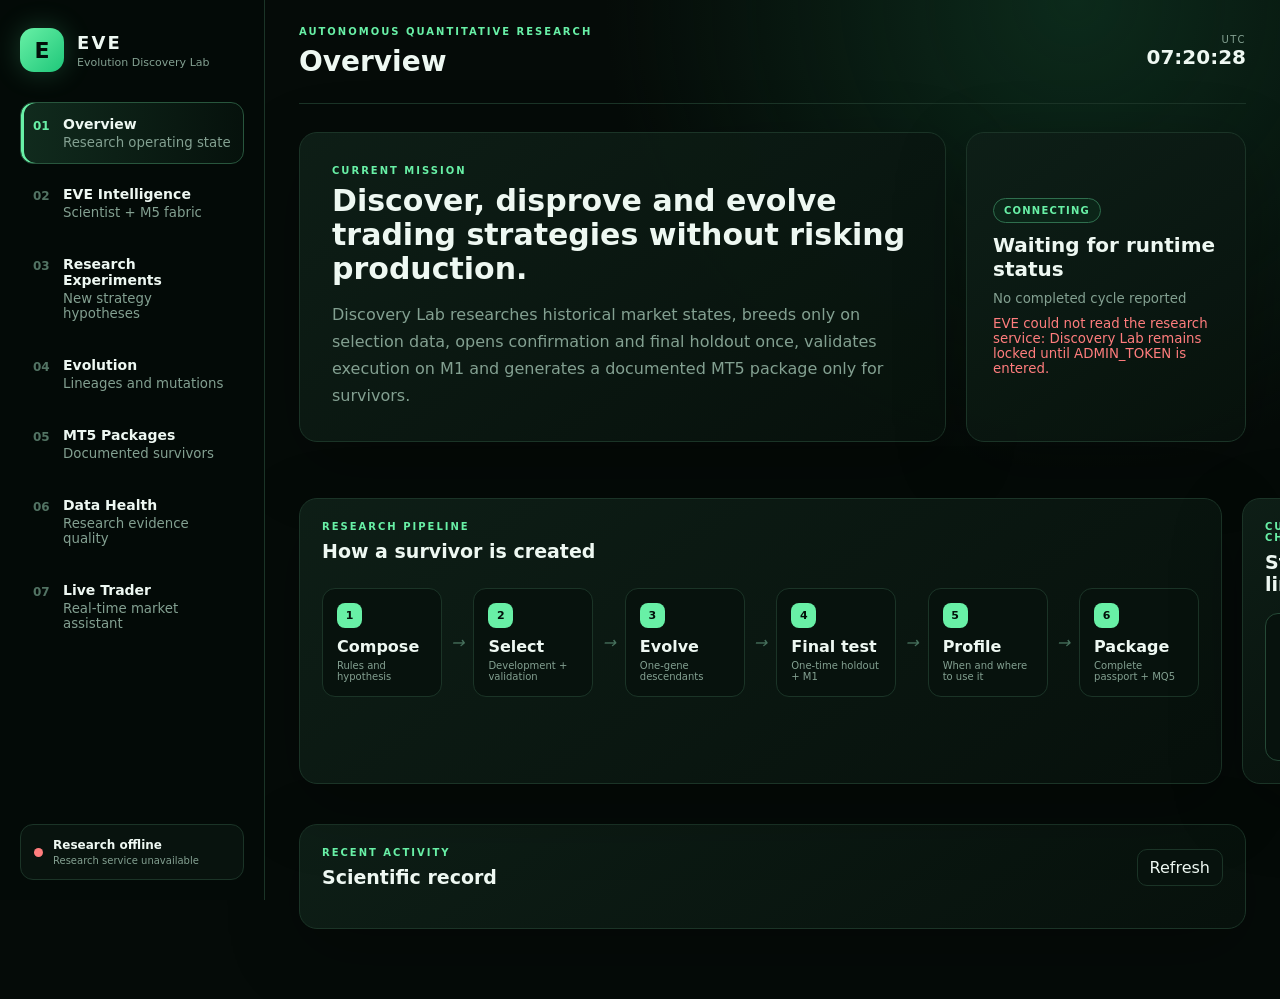
==== frontend/index.html @ 0b158d8a "Force persistent chart-zone feed to browser" ====
<!doctype html>
<html lang="en">
<head>
  <meta charset="utf-8">
  <meta name="viewport" content="width=device-width, initial-scale=1">
  <meta name="theme-color" content="#07110d">
  <title>EVE Evolution Discovery Lab</title>
  <link rel="stylesheet" href="styles.css">
</head>
<body>
  <div class="shell">
    <aside class="sidebar">
      <div class="brand"><div class="brand-mark">E</div><div><strong>EVE</strong><span>Evolution Discovery Lab</span></div></div>
      <nav id="nav">
        <button class="nav-item active" data-view="overview"><span>01</span><b>Overview</b><small>Research operating state</small></button>
        <button class="nav-item" data-view="intelligence"><span>02</span><b>EVE Intelligence</b><small>Scientist + M5 fabric</small></button>
        <button class="nav-item" data-view="candidates"><span>03</span><b>Research Experiments</b><small>New strategy hypotheses</small></button>
        <button class="nav-item" data-view="evolution"><span>04</span><b>Evolution</b><small>Lineages and mutations</small></button>
        <button class="nav-item" data-view="mt5"><span>05</span><b>MT5 Packages</b><small>Documented survivors</small></button>
        <button class="nav-item" data-view="data"><span>06</span><b>Data Health</b><small>Research evidence quality</small></button>
      </nav>
      <div class="sidebar-foot"><span class="dot" id="healthDot"></span><div><strong id="healthText">Connecting</strong><small id="workerText">Railway worker</small></div></div>
    </aside>

    <main>
      <header class="topbar"><div><p class="eyebrow">AUTONOMOUS QUANTITATIVE RESEARCH</p><h1 id="pageTitle">Overview</h1></div><div class="clock"><span>UTC</span><strong id="clock">--:--:--</strong></div></header>

      <section class="view active" id="view-overview">
        <div class="hero">
          <div><p class="eyebrow">CURRENT MISSION</p><h2>Discover, disprove and evolve trading strategies without risking production.</h2><p>Discovery Lab researches historical market states, breeds only on selection data, opens confirmation and final holdout once, validates execution on M1 and generates a documented MT5 package only for survivors.</p></div>
          <div class="worker-card"><span class="status-pill" id="workerStatus">CONNECTING</span><strong id="lastAction">Waiting for runtime status</strong><small id="lastCycle">No completed cycle reported</small><small class="error" id="lastError"></small></div>
        </div>
        <div class="integrity-strip" id="integrityStrip"></div>
        <div class="metrics" id="metrics"></div>
        <div class="grid two">
          <article class="panel"><div class="panel-head"><div><p class="eyebrow">RESEARCH PIPELINE</p><h3>How a survivor is created</h3></div></div><div class="pipeline"><div><b>1</b><span>Compose</span><small>Rules and hypothesis</small></div><i>→</i><div><b>2</b><span>Select</span><small>Development + validation</small></div><i>→</i><div><b>3</b><span>Evolve</span><small>One-gene descendants</small></div><i>→</i><div><b>4</b><span>Final test</span><small>One-time holdout + M1</small></div><i>→</i><div><b>5</b><span>Profile</span><small>When and where to use it</small></div><i>→</i><div><b>6</b><span>Package</span><small>Complete passport + MQ5</small></div></div></article>
          <article class="panel"><div class="panel-head"><div><p class="eyebrow">CURRENT CHAMPION</p><h3>Strongest lineage</h3></div></div><div id="topLineage" class="feature-card empty">No lineage has survived selection yet.</div></article>
        </div>
        <article class="panel"><div class="panel-head"><div><p class="eyebrow">RECENT ACTIVITY</p><h3>Scientific record</h3></div><button class="ghost" data-refresh>Refresh</button></div><div id="events" class="events"></div></article>
      </section>

      <section class="view" id="view-intelligence">
        <div class="section-intro"><div><p class="eyebrow">EVE AUTONOMOUS SCIENTIST</p><h2>Intelligence & Multi-Timeframe Fabric</h2><p>This is EVE's multi-timeframe brain. The every-M5 fabric carries causal M1, M15, derived M30, H1, H4 and Daily context. A hard integrity audit controls dataset authority, and this screen shows whether Scientist v2 is actively researching the fabric.</p></div><button class="ghost" data-intelligence-refresh>Refresh now</button></div>
        <div class="health-summary" id="fabricSummary"><div><span class="status-orb warn"></span><div><p class="eyebrow">FABRIC STATUS</p><h3>LOADING</h3><p>Reading EVE's multi-timeframe research fabric.</p></div></div></div>
        <div class="metrics" id="fabricMetrics"></div>
        <div class="grid two">
          <article class="panel"><div class="panel-head"><div><p class="eyebrow">TIMEFRAME VISION</p><h3>What EVE can see at each M5 decision</h3></div></div><div id="timeframeFabric" class="checks"></div></article>
          <article class="panel"><div class="panel-head"><div><p class="eyebrow">HARD DATASET AUTHORITY</p><h3>Every-M5 integrity & scientist authority</h3></div></div><div id="fabricGates" class="checks"></div></article>
        </div>
        <div class="grid two">
          <article class="panel"><div class="panel-head"><div><p class="eyebrow">SCIENTIST RUNTIME</p><h3>Learning activity</h3></div></div><div id="scientistRuntime" class="feature-card empty">Loading scientist state.</div></article>
          <article class="panel"><div class="panel-head"><div><p class="eyebrow">LIVE PATTERN RADAR</p><h3>Validated discoveries being watched</h3></div></div><div id="liveRadar" class="cards"></div></article>
        </div>
        <div class="grid two">
          <article class="panel"><div class="panel-head"><div><p class="eyebrow">RESEARCH DIRECTOR</p><h3>Where EVE is spending research effort</h3></div></div><div id="researchDirector" class="feature-card empty">Waiting for the first directed science cycle.</div></article>
          <article class="panel"><div class="panel-head"><div><p class="eyebrow">STRATEGY ABLATION</p><h3>Removing conditions that do not earn their place</h3></div></div><div id="ablationSummary" class="feature-card empty">Waiting for a qualified hypothesis to simplify.</div></article>
        </div>
        <article class="panel"><div class="panel-head"><div><p class="eyebrow">LATEST SCIENTIFIC HYPOTHESES</p><h3>What EVE has been investigating</h3></div></div><div id="scientistHypotheses" class="cards"></div></article>
      </section>

      <section class="view" id="view-candidates">
        <div class="section-intro"><div><p class="eyebrow">HYPOTHESES UNDER TEST</p><h2>Research Experiments</h2><p>These are candidate ideas tested only on development and selection validation. Confirmation and final holdout stay sealed while strategies are being selected or mutated.</p></div></div>
        <div class="filter-row"><button class="chip active" data-candidate-filter="all">All</button><button class="chip" data-candidate-filter="promising">Passed selection</button><button class="chip" data-candidate-filter="rejected">Rejected</button><button class="chip" data-candidate-filter="queued">Queued</button></div>
        <div id="candidateList" class="cards"></div>
      </section>

      <section class="view" id="view-evolution">
        <div class="section-intro"><div><p class="eyebrow">CONTROLLED EVOLUTION</p><h2>Evolution</h2><p>Children alter one gene and compete using selection validation only. Once a mature champion opens the final holdout, its lineage is retired so that evidence cannot be reused for breeding.</p></div></div>
        <div id="lineageList" class="cards"></div>
        <article class="panel mutation-panel"><div class="panel-head"><div><p class="eyebrow">PARENT VS CHILD</p><h3>Recent mutation decisions</h3></div></div><div id="mutationList" class="cards"></div></article>
      </section>

      <section class="view" id="view-mt5">
        <div class="section-intro"><div><p class="eyebrow">FINAL SURVIVORS ONLY</p><h2>MT5 Packages</h2><p>Every download is locked until EVE has completed the strategy profile: exact market, timeframe, operating window, strongest conditions, weak conditions and evidence. Legacy survivors are automatically re-tested rather than filled with guessed information.</p></div></div>
        <div class="warning"><b>Safety:</b> Trading is OFF by default. A complete Trading Passport and the Discovery admin token are both required before download.</div>
        <div id="packageList" class="cards package-cards"></div>
      </section>

      <section class="view" id="view-data">
        <div class="section-intro"><div><p class="eyebrow">IMMUTABLE RESEARCH INPUT</p><h2>Data Health</h2><p id="snapshotDefinition">A snapshot is one completed research market state, not a raw tick.</p></div></div>
        <div class="health-summary" id="dataHealthSummary"></div>
        <div class="metrics data-metrics" id="dataMetrics"></div>
        <div class="grid two">
          <article class="panel"><div class="panel-head"><div><p class="eyebrow">AVAILABLE DATASETS</p><h3>Market coverage</h3></div></div><div id="datasetList" class="dataset-list"></div></article>
          <article class="panel"><div class="panel-head"><div><p class="eyebrow">PRODUCTION BOUNDARY</p><h3>Read-only source access</h3></div></div><div id="boundaryStatus" class="boundary"></div></article>
        </div>
        <article class="panel"><div class="panel-head"><div><p class="eyebrow">QUALITY CHECKS</p><h3>Evidence readiness</h3></div></div><div id="qualityChecks" class="checks"></div></article>
      </section>
    </main>
  </div>
  <script src="app.js"></script>
  <script src="intelligence.js"></script>
  <script src="evidence_panel.js"></script>
  <script src="live_trader_cost_guard.js"></script>
  <script src="live_trader.js?v=90"></script>
  <script src="live_trader_events.js"></script>
  <script src="live_trader_breakout_language_v54.js"></script>
  <script src="live_trader_session_outlook_v55.js?v=95"></script>
  <script src="live_trader_academy.js"></script>
  <script src="live_trader_intelligence_meter.js?v=95"></script>
</body>
</html>
---- frontend/styles.css ----
:root{--bg:#050b08;--panel:#0a1711;--panel2:#07110d;--line:#1b3427;--text:#eef8f2;--muted:#83a091;--green:#68f0a6;--green2:#1fc77a;--amber:#f0c66a;--red:#ff7d7d;--blue:#74baff;--shadow:0 22px 70px rgba(0,0,0,.28)}
*{box-sizing:border-box}html{background:var(--bg);color:var(--text);font-family:Inter,ui-sans-serif,system-ui,-apple-system,Segoe UI,sans-serif}body{margin:0;min-height:100vh;background:radial-gradient(circle at 84% 0,#0c2a1b 0,transparent 32%),var(--bg)}button{font:inherit}.shell{display:grid;grid-template-columns:265px minmax(0,1fr);min-height:100vh}.sidebar{position:sticky;top:0;height:100vh;padding:28px 20px 20px;border-right:1px solid var(--line);background:rgba(4,11,8,.95);display:flex;flex-direction:column;overflow:auto}.brand{display:flex;gap:13px;align-items:center;margin-bottom:30px}.brand-mark{width:44px;height:44px;border-radius:14px;background:linear-gradient(135deg,var(--green),var(--green2));display:grid;place-items:center;color:#03100a;font-weight:900;font-size:22px;box-shadow:0 0 28px rgba(98,243,165,.22)}.brand strong{display:block;font-size:18px;letter-spacing:.12em}.brand span{display:block;font-size:11px;color:var(--muted);margin-top:3px}.sidebar nav{display:grid;gap:8px}.nav-item{display:grid;grid-template-columns:30px 1fr;text-align:left;border:1px solid transparent;background:transparent;color:var(--text);padding:13px 12px;border-radius:13px;cursor:pointer}.nav-item span{grid-row:1/3;color:#527363;font-weight:800;font-size:12px;padding-top:3px}.nav-item b{font-size:14px}.nav-item small{color:var(--muted);margin-top:3px}.nav-item:hover{background:#0a1711}.nav-item.active{border-color:#28563d;background:linear-gradient(90deg,rgba(98,243,165,.14),rgba(98,243,165,.03));box-shadow:inset 3px 0 0 var(--green)}.nav-item.active span{color:var(--green)}.sidebar-foot{margin-top:auto;border:1px solid var(--line);background:#08130e;padding:13px;border-radius:13px;display:flex;gap:10px;align-items:center}.dot{width:9px;height:9px;border-radius:50%;background:#777}.dot.ok{background:var(--green);box-shadow:0 0 16px var(--green)}.dot.bad{background:var(--red)}.sidebar-foot strong,.sidebar-foot small{display:block}.sidebar-foot strong{font-size:12px}.sidebar-foot small{color:var(--muted);font-size:10px;margin-top:3px}main{min-width:0;padding:0 34px 50px}.topbar{height:104px;display:flex;justify-content:space-between;align-items:center;border-bottom:1px solid var(--line);margin-bottom:28px}.eyebrow{font-size:10px;letter-spacing:.2em;font-weight:800;color:var(--green);margin:0 0 8px}.topbar h1,.section-intro h2{margin:0;font-size:28px}.clock{text-align:right}.clock span{display:block;color:var(--muted);font-size:10px;letter-spacing:.16em}.clock strong{font-variant-numeric:tabular-nums;font-size:20px}.view{display:none}.view.active{display:block}.hero{display:grid;grid-template-columns:minmax(0,1.6fr) minmax(280px,.65fr);gap:20px;margin-bottom:18px}.hero>div,.panel,.metric,.warning,.health-summary{border:1px solid var(--line);background:linear-gradient(145deg,rgba(14,31,23,.96),rgba(7,17,12,.96));border-radius:18px;box-shadow:var(--shadow)}.hero>div:first-child{padding:32px}.hero h2{font-size:30px;line-height:1.14;margin:0 0 14px;max-width:850px}.hero p:not(.eyebrow){color:var(--muted);line-height:1.7;margin:0}.worker-card{padding:26px;display:flex;flex-direction:column;justify-content:center;gap:10px}.worker-card strong{font-size:20px}.worker-card small{color:var(--muted)}.worker-card .error{color:var(--red)}.status-pill{align-self:flex-start;padding:6px 10px;border-radius:999px;border:1px solid #2f6f4e;color:var(--green);background:#0b2518;font-size:10px;font-weight:900;letter-spacing:.12em}.status-pill.error{color:var(--red);border-color:#743c3c;background:#281010}.integrity-strip{display:grid;grid-template-columns:repeat(4,1fr);gap:10px;margin-bottom:18px}.integrity,.check{border:1px solid var(--line);background:#07120d;border-radius:13px;padding:13px;display:flex;gap:10px;align-items:flex-start}.integrity>span,.check>span{width:25px;height:25px;display:grid;place-items:center;border-radius:50%;font-weight:900;flex:0 0 auto}.integrity.ok>span,.check.ok>span{background:#103a25;color:var(--green)}.integrity.bad>span,.check.bad>span{background:#3c1515;color:var(--red)}.integrity b,.integrity small,.check b,.check small{display:block}.integrity b,.check b{font-size:12px}.integrity small,.check small{font-size:10px;color:var(--muted);margin-top:4px;line-height:1.4}.metrics{display:grid;grid-template-columns:repeat(6,minmax(120px,1fr));gap:12px;margin:0 0 20px}.metric{padding:18px}.metric span{color:var(--muted);font-size:11px;display:block}.metric strong{display:block;font-size:27px;margin-top:8px}.metric small{color:#648475;font-size:10px}.grid.two{display:grid;grid-template-columns:1fr 1fr;gap:20px;margin-bottom:20px}.panel{padding:22px;margin-bottom:20px}.panel-head{display:flex;align-items:center;justify-content:space-between;gap:20px;margin-bottom:18px}.panel h3{margin:0;font-size:19px}.muted{color:var(--muted);line-height:1.65}.pipeline{display:flex;align-items:center;gap:9px;overflow-x:auto;padding:8px 0}.pipeline div{min-width:120px;border:1px solid var(--line);border-radius:13px;padding:14px;background:#07120d}.pipeline b{width:25px;height:25px;border-radius:8px;display:grid;place-items:center;background:var(--green);color:#03100a;font-size:11px}.pipeline span,.pipeline small{display:block}.pipeline span{font-weight:800;margin-top:9px}.pipeline small{color:var(--muted);font-size:10px;margin-top:4px}.pipeline i{color:#47715d}.feature-card{border:1px solid #254936;border-radius:13px;padding:16px;background:#07120d}.feature-card.empty{color:var(--muted)}.events{display:grid}.event{display:grid;grid-template-columns:150px 130px 1fr;gap:14px;padding:13px 4px;border-top:1px solid var(--line)}.event:first-child{border-top:0}.event time,.event span{color:var(--muted);font-size:11px}.event b{font-size:13px}.event.success b{color:var(--green)}.event.error b{color:var(--red)}.event.warning b{color:var(--amber)}.ghost,.chip{border:1px solid var(--line);color:var(--text);background:#07120d;padding:8px 12px;border-radius:10px;cursor:pointer}.ghost:hover,.chip:hover,.chip.active{border-color:#398660;color:var(--green)}.section-intro{display:flex;justify-content:space-between;margin-bottom:20px}.section-intro p:not(.eyebrow){color:var(--muted);max-width:900px;line-height:1.65}.filter-row{display:flex;flex-wrap:wrap;gap:8px;margin-bottom:18px}.cards{display:grid;grid-template-columns:repeat(2,minmax(0,1fr));gap:16px}.card{border:1px solid var(--line);border-radius:17px;background:linear-gradient(145deg,#0d1d16,#07120d);padding:20px;min-width:0}.card-top{display:flex;justify-content:space-between;gap:16px}.card h3{margin:0;font-size:17px}.card p{color:var(--muted);font-size:12px;line-height:1.55}.badge{padding:5px 9px;border:1px solid var(--line);border-radius:999px;font-size:9px;font-weight:900;letter-spacing:.1em;color:var(--muted);height:max-content;text-transform:uppercase}.badge.elite,.badge.promoted,.badge.active{color:var(--green);border-color:#2f7a52}.badge.validated,.badge.complete{color:var(--blue);border-color:#345d81}.badge.promising,.badge.queued,.badge.compile{color:var(--amber);border-color:#715d31}.badge.rejected,.badge.failed,.badge.retired{color:var(--red);border-color:#713838}.stat-row{display:grid;grid-template-columns:repeat(4,1fr);gap:8px;margin-top:14px}.stat{background:#06100b;border:1px solid #142b20;border-radius:10px;padding:10px;min-width:0}.stat span,.stat strong{display:block}.stat span{font-size:9px;color:var(--muted)}.stat strong{font-size:13px;margin-top:4px;overflow-wrap:anywhere}.rules{margin-top:13px;padding-top:13px;border-top:1px solid var(--line);display:flex;flex-wrap:wrap;gap:6px}.rules span{font-size:9px;color:#a7c5b6;border:1px solid #244736;border-radius:7px;padding:5px 7px}.evidence-note{margin-top:13px;padding:11px;border-radius:10px;background:#0b2518;border:1px solid #27563d}.evidence-note.sealed{background:#101b25;border-color:#29455d}.evidence-note b,.evidence-note span{display:block}.evidence-note b{font-size:11px}.evidence-note span{font-size:10px;color:var(--muted);margin-top:4px}.decision{min-height:36px}.dataset{color:#557666;overflow-wrap:anywhere}.timeline{display:grid;grid-template-columns:repeat(5,1fr);gap:4px;margin-top:15px}.timeline span{font-size:8px;color:#607a6d;border-top:3px solid #25392f;padding-top:6px;text-align:center}.timeline span.done{color:var(--green);border-color:var(--green2)}.mutation-panel{margin-top:22px}.change-grid{display:grid;grid-template-columns:minmax(0,1fr) 34px minmax(0,1fr);gap:10px;align-items:stretch;margin:16px 0}.change-grid>div:not(.change-arrow){border:1px solid var(--line);background:#06100b;border-radius:11px;padding:12px;min-width:0}.change-grid span,.change-grid strong{display:block}.change-grid span{font-size:9px;color:var(--muted);text-transform:uppercase}.change-grid strong{font-size:11px;line-height:1.5;margin-top:6px;overflow-wrap:anywhere}.change-arrow{display:grid;place-items:center;color:var(--green);font-weight:900}.warning{padding:14px 17px;color:var(--amber);margin-bottom:18px}.passport{margin-top:16px;border:1px solid #2c6848;background:#06130d;border-radius:14px;overflow:hidden}.passport-head{padding:13px 14px;background:#0c2c1c;display:flex;justify-content:space-between;gap:12px}.passport-head span{font-size:9px;letter-spacing:.14em;color:var(--green);font-weight:900}.passport-head strong{font-size:12px}.passport-grid{display:grid;grid-template-columns:repeat(2,1fr);gap:1px;background:var(--line)}.passport-grid div{background:#07120d;padding:12px}.passport-grid span,.passport-grid b{display:block}.passport-grid span{font-size:9px;color:var(--muted)}.passport-grid b{font-size:11px;margin-top:5px}.use-grid{display:grid;grid-template-columns:1fr 1fr;gap:14px;padding:14px}.use-grid h4{font-size:11px;margin:0 0 7px}.use-grid ul{margin:0;padding-left:17px;color:var(--muted);font-size:10px;line-height:1.55}.download-row{display:flex;gap:8px;margin-top:16px}.download{border:0;background:var(--green);color:#03100a;font-size:11px;font-weight:900;padding:10px 13px;border-radius:10px;cursor:pointer}.download.secondary{background:transparent;color:var(--green);border:1px solid #2e6f4d}.health-summary{padding:22px;margin-bottom:18px;display:flex;align-items:center;justify-content:space-between}.health-summary>div{display:flex;align-items:center;gap:14px}.health-summary h3,.health-summary p{margin:0}.health-summary p{color:var(--muted);font-size:11px;margin-top:5px}.health-summary>small{color:var(--muted)}.status-orb{width:18px;height:18px;border-radius:50%;background:#777}.status-orb.ok{background:var(--green);box-shadow:0 0 20px rgba(104,240,166,.45)}.status-orb.warn{background:var(--amber)}.status-orb.bad{background:var(--red)}.dataset-list{display:grid;gap:10px}.dataset{display:grid;grid-template-columns:1fr auto;gap:5px;border:1px solid var(--line);background:#07120d;border-radius:12px;padding:13px}.dataset div span,.dataset small{display:block;color:var(--muted);font-size:10px}.dataset strong{font-size:18px}.dataset small{grid-column:1/-1}.boundary,.checks{display:grid;gap:10px}.checks{grid-template-columns:repeat(2,1fr)}.empty-state{grid-column:1/-1;border:1px dashed #27503b;border-radius:16px;padding:34px;text-align:center;color:var(--muted)}
@media(max-width:1180px){.metrics{grid-template-columns:repeat(3,1fr)}.integrity-strip{grid-template-columns:1fr 1fr}.hero,.grid.two{grid-template-columns:1fr}.cards{grid-template-columns:1fr}}
@media(max-width:760px){.shell{display:block}.sidebar{position:relative;height:auto;padding:18px}.sidebar nav{grid-template-columns:1fr 1fr}.sidebar-foot{margin-top:16px}.brand{margin-bottom:16px}main{padding:0 16px 40px}.topbar{height:86px}.hero h2{font-size:24px}.metrics,.integrity-strip,.checks{grid-template-columns:1fr 1fr}.event{grid-template-columns:90px 1fr}.event span{display:none}.pipeline i{display:none}.stat-row,.passport-grid,.use-grid{grid-template-columns:1fr 1fr}.change-grid{grid-template-columns:1fr}.change-arrow{transform:rotate(90deg)}.health-summary{align-items:flex-start;gap:14px;flex-direction:column}}
.profile-notice{margin-top:16px;border-radius:14px;padding:18px;border:1px solid var(--line);background:#0b1711}.profile-notice b,.profile-notice p,.profile-notice small{display:block}.profile-notice b{font-size:14px}.profile-notice p{margin:8px 0;color:var(--text);font-size:12px;line-height:1.55}.profile-notice small{color:var(--muted);line-height:1.45}.profile-notice.pending{border-color:#6b592d;background:#201b0d}.profile-notice.pending b{color:var(--amber)}.profile-notice.failed{border-color:#713838;background:#241010}.profile-notice.failed b{color:var(--red)}.locked-card{border-color:#3b3425}.download.locked{background:#26352d;color:#829a8e;cursor:not-allowed}.badge.profiling,.badge.pending,.badge.retry{color:var(--amber);border-color:#715d31}.badge.blocked{color:var(--red);border-color:#713838}.package-card.ready{border-color:#265b40}
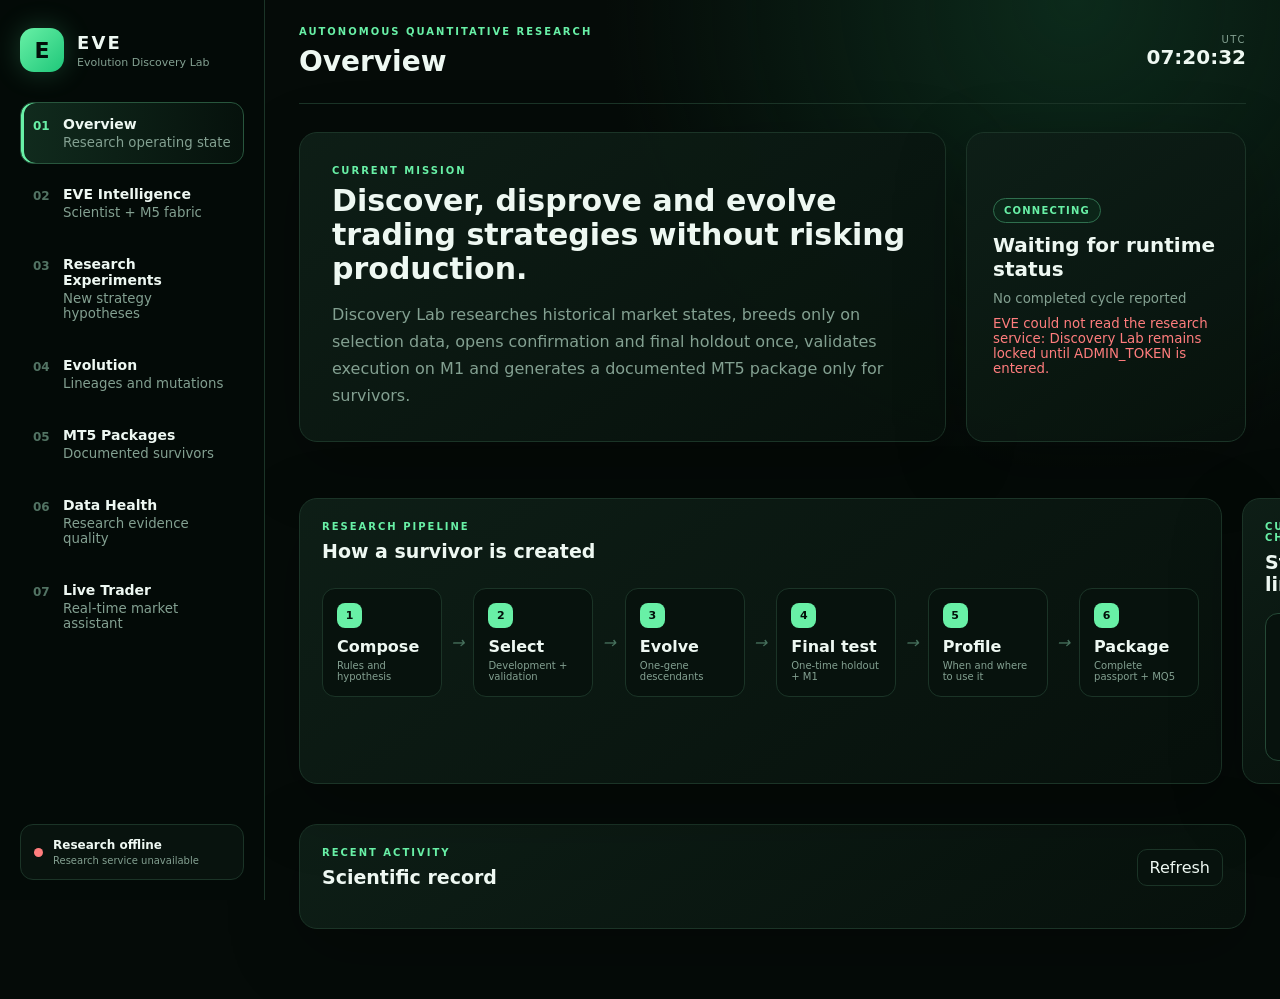
==== commit f9240105: "Force strict chart-zone invalidation UI refresh" ====
--- a/frontend/index.html
+++ b/frontend/index.html
@@ -95,8 +95,8 @@
   <script src="live_trader.js?v=90"></script>
   <script src="live_trader_events.js"></script>
   <script src="live_trader_breakout_language_v54.js"></script>
-  <script src="live_trader_session_outlook_v55.js?v=95"></script>
+  <script src="live_trader_session_outlook_v55.js?v=96"></script>
   <script src="live_trader_academy.js"></script>
-  <script src="live_trader_intelligence_meter.js?v=95"></script>
+  <script src="live_trader_intelligence_meter.js?v=96"></script>
 </body>
 </html>
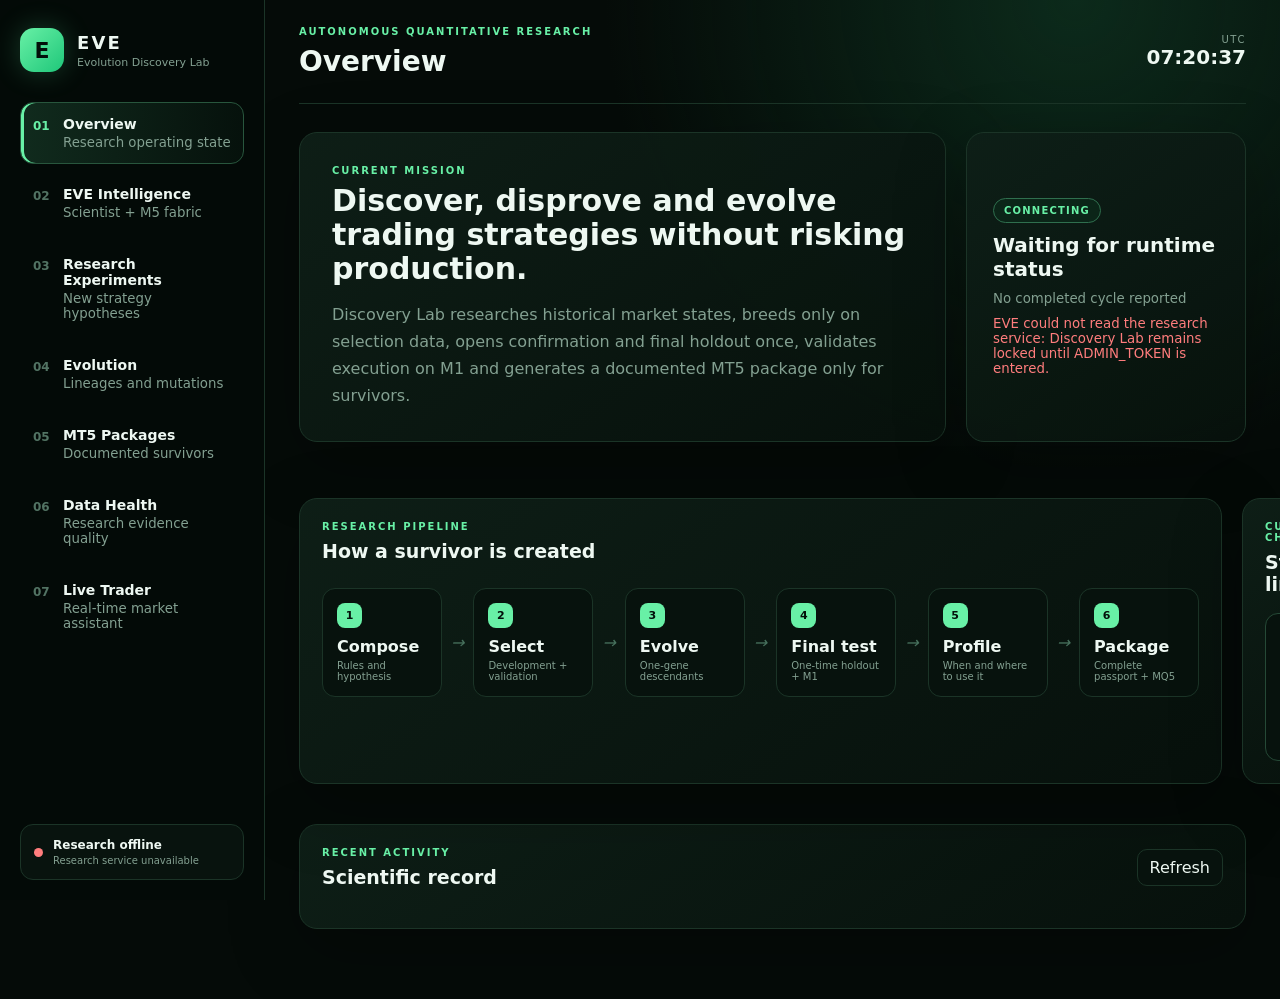
==== commit 167039a8: "Force unified zone truth UI refresh" ====
--- a/frontend/index.html
+++ b/frontend/index.html
@@ -95,8 +95,8 @@
   <script src="live_trader.js?v=90"></script>
   <script src="live_trader_events.js"></script>
   <script src="live_trader_breakout_language_v54.js"></script>
-  <script src="live_trader_session_outlook_v55.js?v=96"></script>
+  <script src="live_trader_session_outlook_v55.js?v=97"></script>
   <script src="live_trader_academy.js"></script>
-  <script src="live_trader_intelligence_meter.js?v=96"></script>
+  <script src="live_trader_intelligence_meter.js?v=97"></script>
 </body>
 </html>
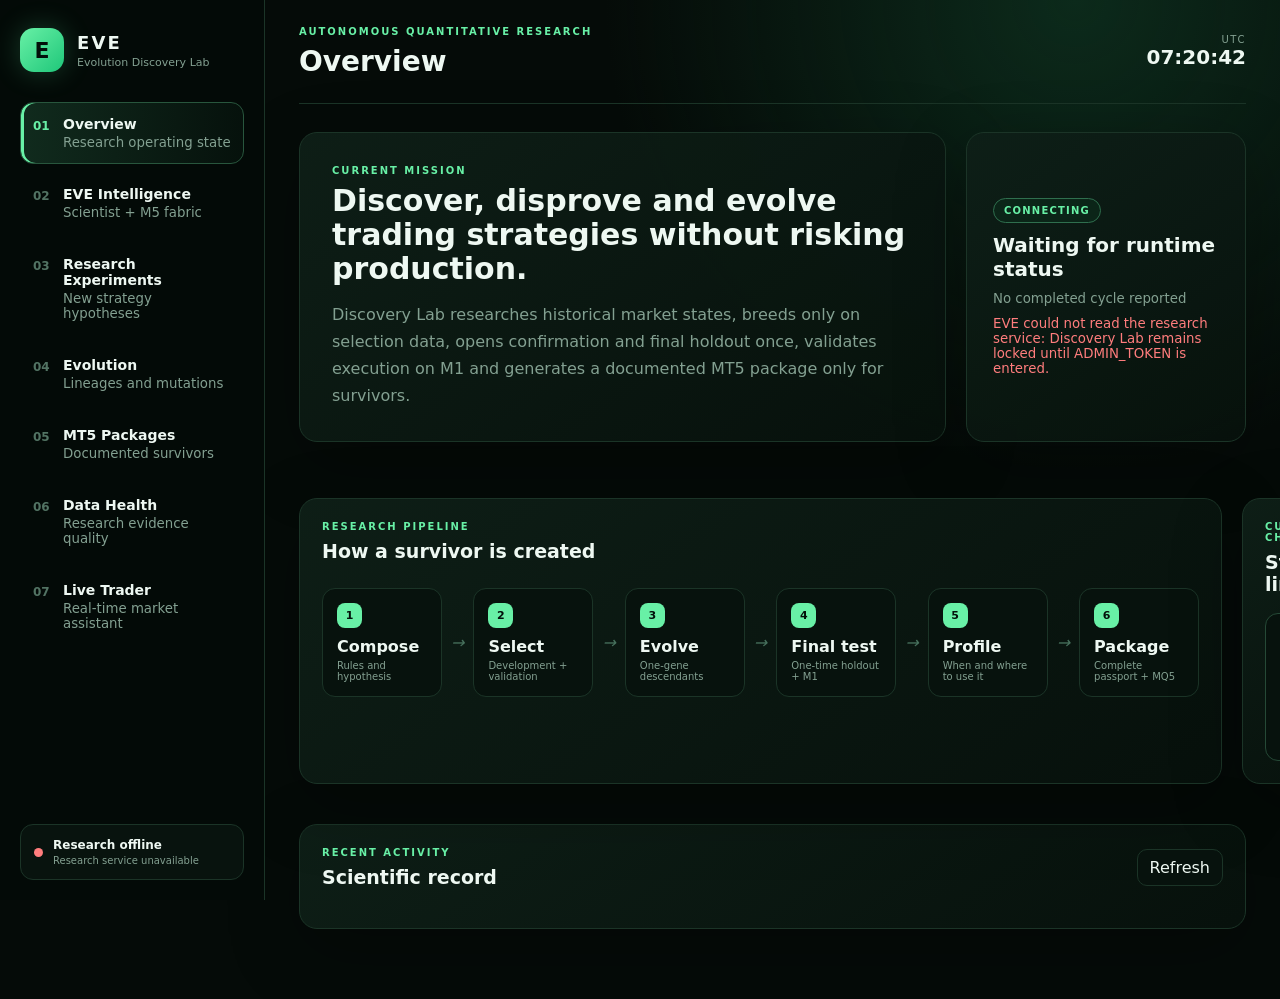
==== commit 00f4305c: "Force live zone cockpit browser refresh" ====
--- a/frontend/index.html
+++ b/frontend/index.html
@@ -95,8 +95,8 @@
   <script src="live_trader.js?v=90"></script>
   <script src="live_trader_events.js"></script>
   <script src="live_trader_breakout_language_v54.js"></script>
-  <script src="live_trader_session_outlook_v55.js?v=97"></script>
+  <script src="live_trader_session_outlook_v55.js?v=98"></script>
   <script src="live_trader_academy.js"></script>
-  <script src="live_trader_intelligence_meter.js?v=97"></script>
+  <script src="live_trader_intelligence_meter.js?v=98"></script>
 </body>
 </html>
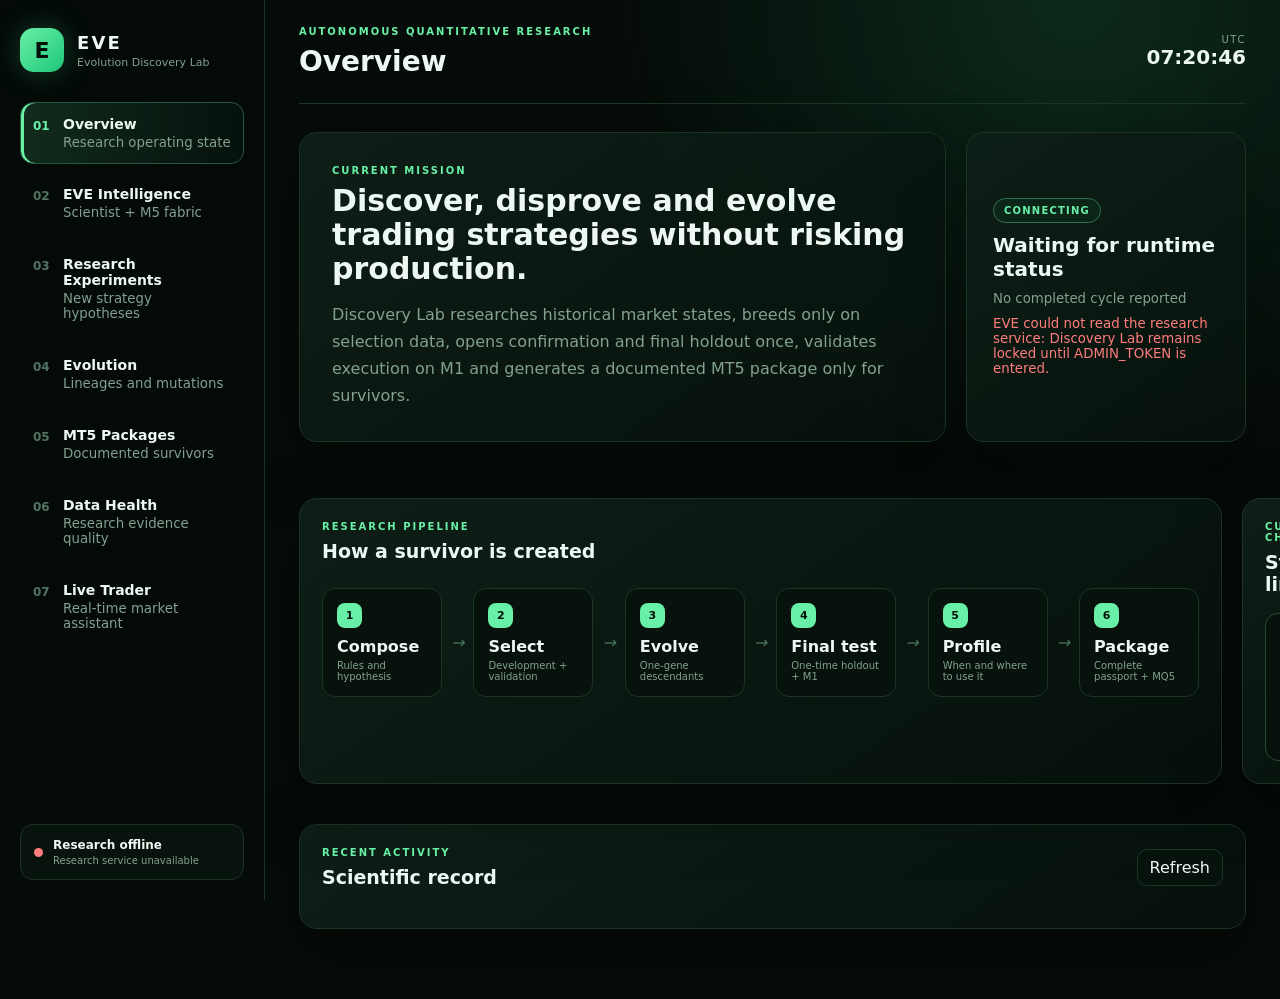
==== commit adc8267e: "Force remediated copilot assets to browser" ====
--- a/frontend/index.html
+++ b/frontend/index.html
@@ -95,8 +95,8 @@
   <script src="live_trader.js?v=90"></script>
   <script src="live_trader_events.js"></script>
   <script src="live_trader_breakout_language_v54.js"></script>
-  <script src="live_trader_session_outlook_v55.js?v=98"></script>
+  <script src="live_trader_session_outlook_v55.js?v=99"></script>
   <script src="live_trader_academy.js"></script>
-  <script src="live_trader_intelligence_meter.js?v=98"></script>
+  <script src="live_trader_intelligence_meter.js?v=99"></script>
 </body>
 </html>
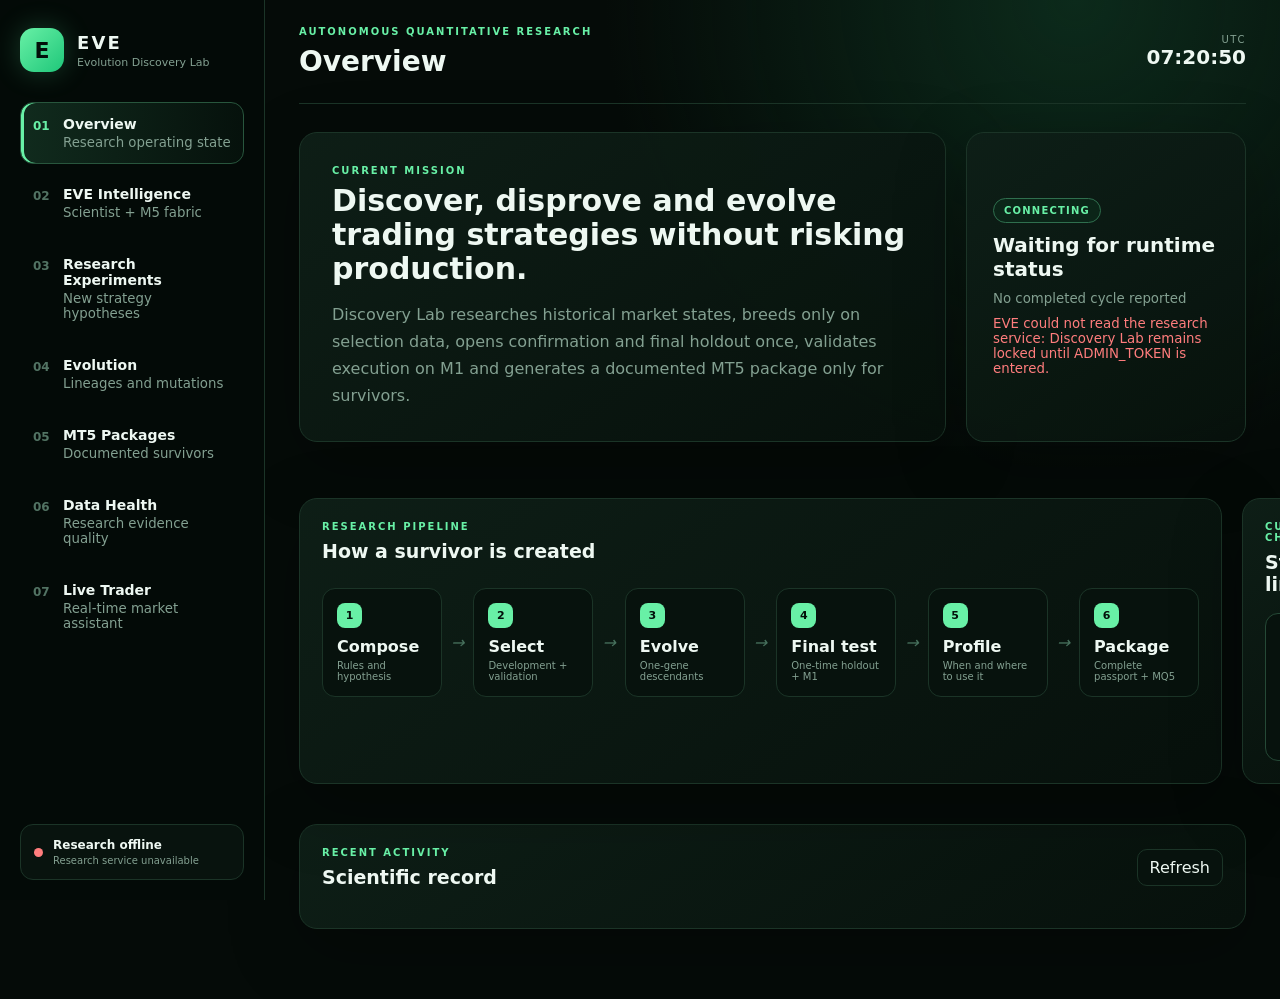
==== commit 2706a452: "Cache-bust remediated base Live Trader script to v99" ====
--- a/frontend/index.html
+++ b/frontend/index.html
@@ -92,7 +92,7 @@
   <script src="intelligence.js"></script>
   <script src="evidence_panel.js"></script>
   <script src="live_trader_cost_guard.js"></script>
-  <script src="live_trader.js?v=90"></script>
+  <script src="live_trader.js?v=99"></script>
   <script src="live_trader_events.js"></script>
   <script src="live_trader_breakout_language_v54.js"></script>
   <script src="live_trader_session_outlook_v55.js?v=99"></script>
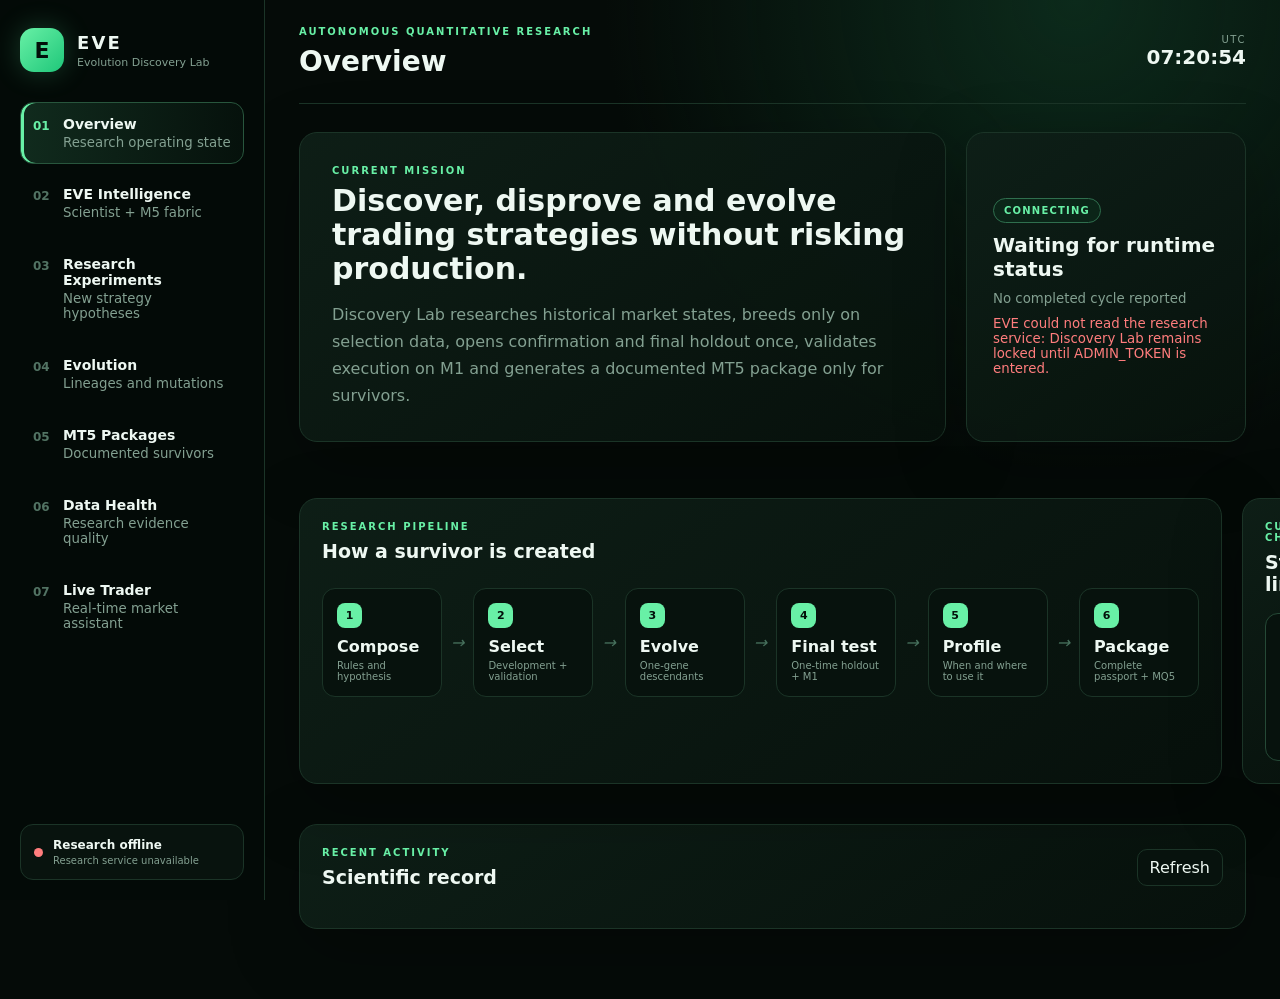
==== commit 3bd62f0b: "Force resident Live Trader assets to refresh" ====
--- a/frontend/index.html
+++ b/frontend/index.html
@@ -92,11 +92,11 @@
   <script src="intelligence.js"></script>
   <script src="evidence_panel.js"></script>
   <script src="live_trader_cost_guard.js"></script>
-  <script src="live_trader.js?v=99"></script>
+  <script src="live_trader.js?v=100"></script>
   <script src="live_trader_events.js"></script>
   <script src="live_trader_breakout_language_v54.js"></script>
-  <script src="live_trader_session_outlook_v55.js?v=99"></script>
+  <script src="live_trader_session_outlook_v55.js?v=100"></script>
   <script src="live_trader_academy.js"></script>
-  <script src="live_trader_intelligence_meter.js?v=99"></script>
+  <script src="live_trader_intelligence_meter.js?v=100"></script>
 </body>
 </html>
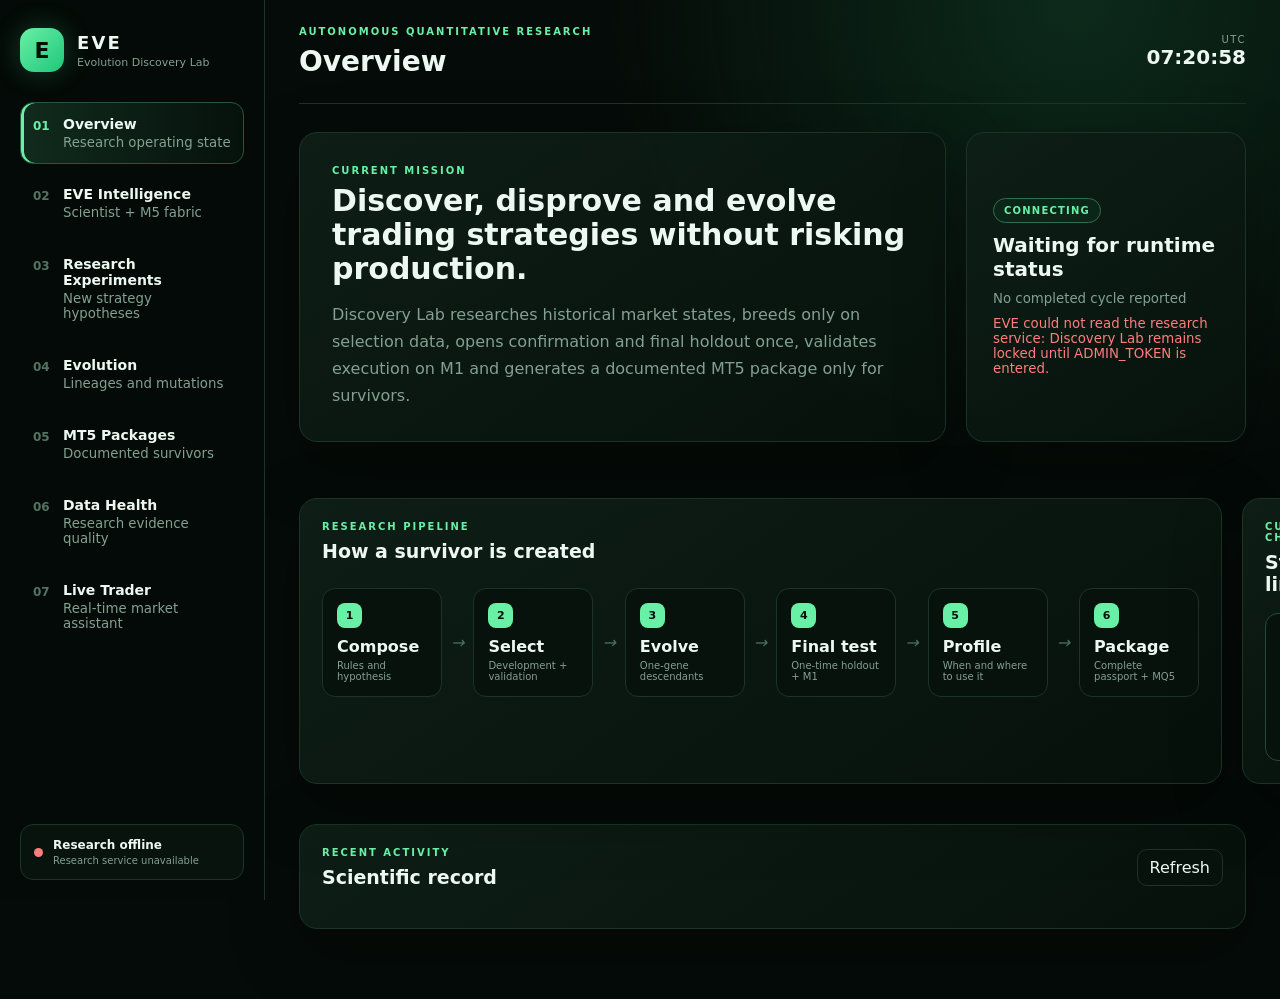
==== commit bef126fc: "Cache-bust every changed Live Trader script" ====
--- a/frontend/index.html
+++ b/frontend/index.html
@@ -92,11 +92,11 @@
   <script src="intelligence.js"></script>
   <script src="evidence_panel.js"></script>
   <script src="live_trader_cost_guard.js"></script>
-  <script src="live_trader.js?v=100"></script>
-  <script src="live_trader_events.js"></script>
+  <script src="live_trader.js?v=101"></script>
+  <script src="live_trader_events.js?v=101"></script>
   <script src="live_trader_breakout_language_v54.js"></script>
-  <script src="live_trader_session_outlook_v55.js?v=100"></script>
-  <script src="live_trader_academy.js"></script>
-  <script src="live_trader_intelligence_meter.js?v=100"></script>
+  <script src="live_trader_session_outlook_v55.js?v=101"></script>
+  <script src="live_trader_academy.js?v=101"></script>
+  <script src="live_trader_intelligence_meter.js?v=101"></script>
 </body>
 </html>
